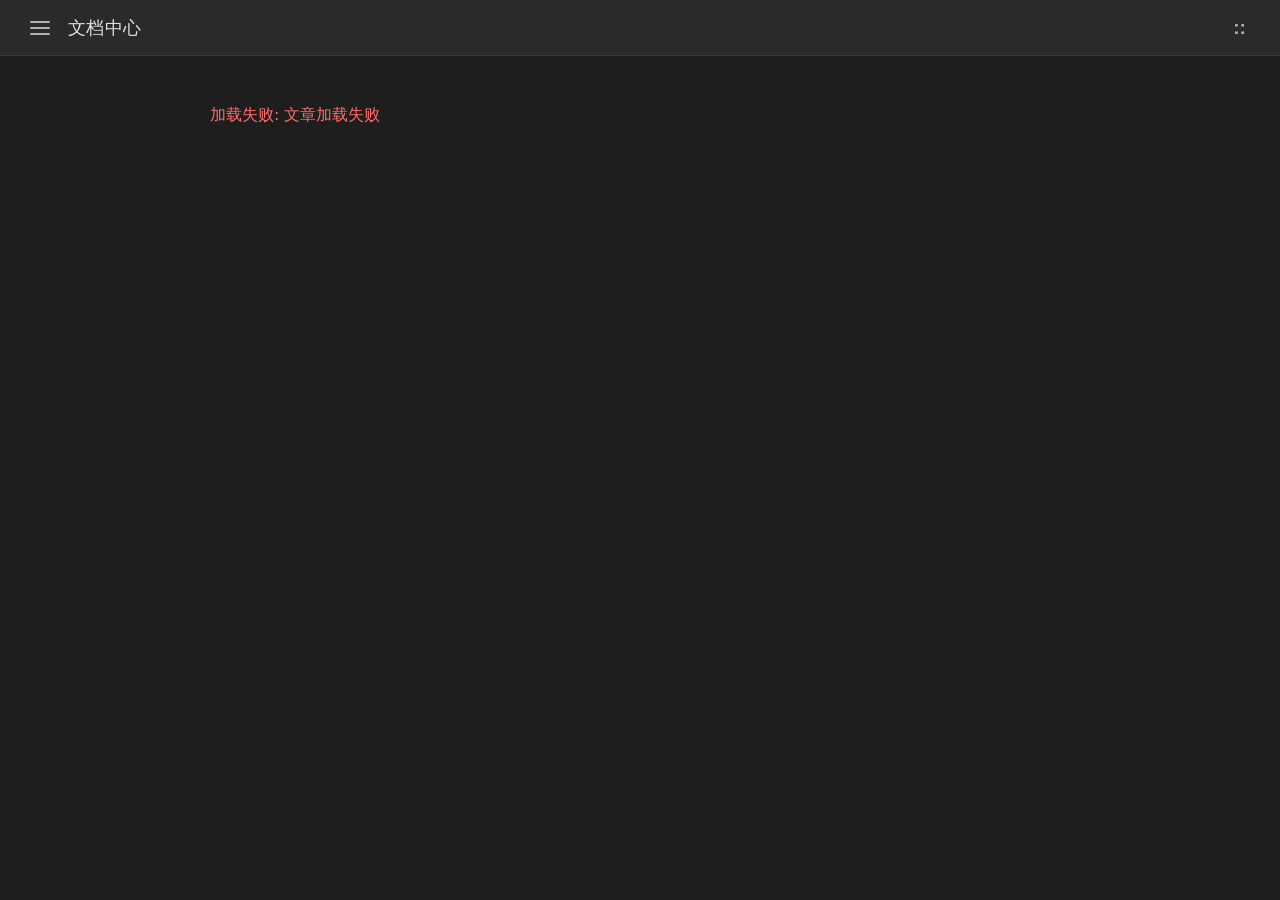
==== index.html @ c00541cd "feat:基础内容" ====
<!DOCTYPE html>
<html lang="zh-CN">
<head>
    <meta charset="UTF-8" />
    <meta name="viewport" content="width=device-width, initial-scale=1.0" />
    <title>文档中心</title>
    <link rel="stylesheet" href="assets/css/main.css" />
    <link rel="stylesheet" href="assets/css/article.css" />
</head>
<body>

    <!-- 顶栏 -->
    <header class="topbar">
        <div class="topbar-left">
            <button class="hamburger" id="hamburgerBtn" aria-label="打开目录">
                <svg viewBox="0 0 24 24" width="24" height="24">
                    <line x1="3" y1="6" x2="21" y2="6" stroke="currentColor" stroke-width="2" stroke-linecap="round"/>
                    <line x1="3" y1="12" x2="21" y2="12" stroke="currentColor" stroke-width="2" stroke-linecap="round"/>
                    <line x1="3" y1="18" x2="21" y2="18" stroke="currentColor" stroke-width="2" stroke-linecap="round"/>
                </svg>
            </button>
            <span class="topbar-brand">文档中心</span>
        </div>
        <div class="topbar-right">
            <button class="group-switcher" id="groupSwitcherBtn" aria-label="切换目录组">
                <span class="group-label">::</span>
            </button>
        </div>
    </header>

    <!-- 左侧悬浮面板 -->
    <aside class="drawer" id="drawer">
        <div class="drawer-header">
            <span class="drawer-title">目录</span>
            <button class="drawer-close" id="drawerCloseBtn" aria-label="关闭目录">
                <svg viewBox="0 0 24 24" width="20" height="20">
                    <line x1="6" y1="6" x2="18" y2="18" stroke="currentColor" stroke-width="2" stroke-linecap="round"/>
                    <line x1="18" y1="6" x2="6" y2="18" stroke="currentColor" stroke-width="2" stroke-linecap="round"/>
                </svg>
            </button>
        </div>
        <nav class="drawer-nav" id="drawerNav"></nav>
    </aside>

    <!-- 组切换菜单 -->
    <div class="group-menu" id="groupMenu">
        <ul id="groupMenuList"></ul>
    </div>

    <!-- 内容区 -->
    <main class="content" id="contentArea">
        <div class="content-placeholder">
            <p>请从左侧目录选择一篇文章</p>
        </div>
    </main>

    <!-- 遮罩层 -->
    <div class="overlay" id="overlay"></div>

    <!-- 加载脚本 -->
    <script src="assets/js/data.js"></script>
    <script src="assets/js/article.js"></script>
    <script src="assets/js/main.js"></script>
</body>
</html>
---- assets/css/main.css ----
* {
    margin: 0;
    padding: 0;
    box-sizing: border-box;
}

body {
    font-family: system-ui, -apple-system, 'Segoe UI', Roboto, sans-serif;
    background: #1e1e1e;
    color: #e8e8e8;
    display: flex;
    flex-direction: column;
    min-height: 100vh;
}

/* 顶栏 */
.topbar {
    background: #2a2a2a;
    padding: 0 1.5rem;
    height: 56px;
    display: flex;
    align-items: center;
    justify-content: space-between;
    border-bottom: 1px solid #3a3a3a;
    flex-shrink: 0;
    position: sticky;
    top: 0;
    z-index: 100;
}

.topbar-left {
    display: flex;
    align-items: center;
    gap: 0.75rem;
}

.hamburger {
    background: none;
    border: none;
    color: #b0b0b0;
    cursor: pointer;
    padding: 4px;
    display: flex;
    align-items: center;
    justify-content: center;
    border-radius: 6px;
    transition: background 0.15s;
}
.hamburger:hover {
    background: #3a3a3a;
}
.hamburger svg {
    display: block;
}

.topbar-brand {
    font-size: 1.1rem;
    font-weight: 500;
    color: #e0e0e0;
    letter-spacing: 0.3px;
}

.topbar-right {
    display: flex;
    align-items: center;
}

.group-switcher {
    background: none;
    border: none;
    color: #b0b0b0;
    cursor: pointer;
    font-size: 1.2rem;
    padding: 6px 10px;
    border-radius: 6px;
    transition: background 0.15s;
    font-weight: 600;
}
.group-switcher:hover {
    background: #3a3a3a;
}
.group-label {
    display: inline-block;
}

/* 左侧悬浮面板 */
.drawer {
    position: fixed;
    top: 0;
    left: -320px;
    width: 300px;
    height: 100vh;
    background: #252525;
    border-right: 1px solid #3a3a3a;
    transition: left 0.25s ease;
    z-index: 200;
    overflow-y: auto;
    padding: 1rem 0.5rem;
    box-shadow: 2px 0 12px rgba(0,0,0,0.5);
}
.drawer.open {
    left: 0;
}

.drawer-header {
    display: flex;
    justify-content: space-between;
    align-items: center;
    padding: 0 0.5rem 1rem 0.5rem;
    border-bottom: 1px solid #3a3a3a;
}
.drawer-title {
    font-size: 1.1rem;
    font-weight: 500;
    color: #d0d0d0;
}
.drawer-close {
    background: none;
    border: none;
    color: #b0b0b0;
    cursor: pointer;
    padding: 4px;
    border-radius: 6px;
    display: flex;
}
.drawer-close:hover {
    background: #3a3a3a;
}

.drawer-nav {
    padding-top: 0.75rem;
}
.drawer-nav ul {
    list-style: none;
    padding-left: 0;
}
.drawer-nav li {
    margin-bottom: 2px;
}
.drawer-nav .folder-icon,
.drawer-nav .file-icon {
    margin-right: 6px;
    display: inline-flex;
    align-items: center;
    vertical-align: middle;
}
.drawer-nav .folder-icon svg,
.drawer-nav .file-icon svg {
    width: 18px;
    height: 18px;
    fill: none;
    stroke: currentColor;
    stroke-width: 2;
    stroke-linecap: round;
    stroke-linejoin: round;
}

.drawer-nav ul.children {
    padding-left: 1.2rem;
}

/* 母分卷 */
.drawer-nav .volume > a {
    display: flex;
    align-items: center;
    padding: 8px 10px;          /* 统一内边距 */
    border-radius: 6px;
    font-weight: 700;
    font-size: 1.05rem;
    color: #f0f0f0;
    text-decoration: none;
    cursor: pointer;
    border-left: 3px solid transparent;
    transition: background 0.1s, border-color 0.1s;
}
.drawer-nav .volume > a:hover {
    background: #3a3a3a;
    border-left-color: #5b9aff;
}

/* 子分卷 */
.drawer-nav .subvolume > a {
    display: flex;
    align-items: center;
    padding: 8px 10px;
    border-radius: 6px;
    font-weight: 500;
    font-size: 0.95rem;
    color: #c0c0c0;
    text-decoration: none;
    cursor: pointer;
    transition: background 0.1s;
}
.drawer-nav .subvolume > a:hover {
    background: #333;
}

/* 文章 */
.drawer-nav .article > a {
    display: flex;
    align-items: center;
    padding: 8px 10px;
    border-radius: 6px;
    font-weight: 400;
    font-size: 0.9rem;
    color: #a8a8a8;
    text-decoration: none;
    cursor: pointer;
    transition: background 0.1s, color 0.1s;
}
.drawer-nav .article > a:hover {
    background: #2a2a2a;
}
.drawer-nav .article.active > a {
    color: #5b9aff;
    background: #2a3a5a;
}

/* 折叠控制 */
.drawer-nav ul.children {
    overflow: hidden;
    transition: max-height 0.25s ease;
    max-height: 2000px;
}
.drawer-nav ul.children.collapsed {
    max-height: 0;
    display: none;
}
.drawer-nav ul.children:not(.collapsed) {
    display: block;
}
.drawer-nav .toggle {
    cursor: pointer;
}

/* 组切换菜单 */
.group-menu {
    position: fixed;
    top: 56px;
    right: 1rem;
    background: #2a2a2a;
    border: 1px solid #3a3a3a;
    border-radius: 8px;
    padding: 0.5rem 0;
    min-width: 140px;
    box-shadow: 0 8px 20px rgba(0,0,0,0.6);
    display: none;
    z-index: 150;
}
.group-menu.open {
    display: block;
}
.group-menu ul {
    list-style: none;
    padding: 0;
    margin: 0;
}
.group-menu li {
    padding: 6px 20px;
    cursor: pointer;
    color: #c8c8c8;
    transition: background 0.1s;
    font-size: 0.95rem;
}
.group-menu li:hover {
    background: #3a3a3a;
    color: #fff;
}
.group-menu li.active-group {
    color: #5b9aff;
    font-weight: 500;
}

/* 内容区 */
.content {
    flex: 1;
    padding: 2rem;
    background: #1e1e1e;
    overflow-y: auto;
}
.content-placeholder {
    display: flex;
    justify-content: center;
    align-items: center;
    height: 100%;
    color: #6a6a6a;
    font-size: 1.1rem;
}

/* 遮罩层 */
.overlay {
    position: fixed;
    top: 0;
    left: 0;
    width: 100%;
    height: 100%;
    background: rgba(0,0,0,0.5);
    z-index: 150;
    display: none;
}
.overlay.active {
    display: block;
}

/* 移动端适配 */
@media (max-width: 640px) {
    .topbar {
        padding: 0 0.8rem;
        height: 48px;
    }
    .topbar-brand {
        font-size: 1rem;
    }
    .drawer {
        width: 260px;
        left: -280px;
    }
    .content {
        padding: 1rem;
    }
    .drawer-nav ul.children {
        padding-left: 0.8rem;
    }
    .drawer-nav .volume > a,
    .drawer-nav .subvolume > a,
    .drawer-nav .article > a {
        padding: 6px 8px;
        font-size: 0.95rem;
    }
    .drawer-nav .volume > a {
        font-size: 1rem;
    }
    .drawer-nav .subvolume > a {
        font-size: 0.9rem;
    }
    .drawer-nav .article > a {
        font-size: 0.85rem;
    }
}
---- assets/css/article.css ----
/* 文章页独立样式.*/
.article-page {
    max-width: 860px;
    margin: 0 auto;
    background: #1e1e1e;
    color: #e8e8e8;
    line-height: 1.7;
}

.article-page h1 {
    font-size: 2rem;
    margin-bottom: 0.5rem;
    color: #f0f0f0;
    border-bottom: 1px solid #3a3a3a;
    padding-bottom: 0.5rem;
}
.article-page h2 {
    font-size: 1.6rem;
    margin: 1.5rem 0 0.8rem 0;
    color: #e0e0e0;
}
.article-page h3 {
    font-size: 1.3rem;
    margin: 1.2rem 0 0.6rem 0;
    color: #d0d0d0;
}
.article-page p {
    margin: 0.8rem 0;
    color: #d0d0d0;
}
.article-page a {
    color: #5b9aff;
    text-decoration: none;
}
.article-page a:hover {
    text-decoration: underline;
}
.article-page ul, .article-page ol {
    margin: 0.8rem 0 0.8rem 1.8rem;
    color: #d0d0d0;
}
.article-page li {
    margin: 0.3rem 0;
}
.article-page blockquote {
    border-left: 4px solid #5b9aff;
    padding-left: 1rem;
    margin: 1rem 0;
    color: #b0b0b0;
    background: #2a2a2a;
    padding: 0.8rem 1rem;
    border-radius: 6px;
}
.article-page code {
    font-family: 'JetBrains Mono', 'Fira Code', monospace;
    background: #2d2d2d;
    padding: 0.2rem 0.4rem;
    border-radius: 4px;
    font-size: 0.9em;
    color: #e0b0ff;
}
.article-page pre {
    background: #282c34;
    padding: 1rem;
    border-radius: 8px;
    overflow-x: auto;
    margin: 1.2rem 0;
}
.article-page pre code {
    background: transparent;
    padding: 0;
    font-size: 0.9rem;
    color: #abb2bf;
}
.article-page img {
    max-width: 100%;
    border-radius: 6px;
    margin: 1rem 0;
}
.article-page hr {
    border: none;
    border-top: 1px solid #3a3a3a;
    margin: 2rem 0;
}
/* 代码高亮样式 */
.hljs-keyword {
    color: #c678dd;
    font-weight: bold;
}
.hljs-builtin {
    color: #e5c07b;
}
.hljs-literal {
    color: #d19a66;
}
.hljs-string {
    color: #98c379;
}
.hljs-number {
    color: #d19a66;
}
.hljs-comment {
    color: #5c6370;
    font-style: italic;
}
.hljs-tag {
    color: #e06c75;
}
.hljs-attr {
    color: #d19a66;
}
.hljs-property {
    color: #e06c75;
}
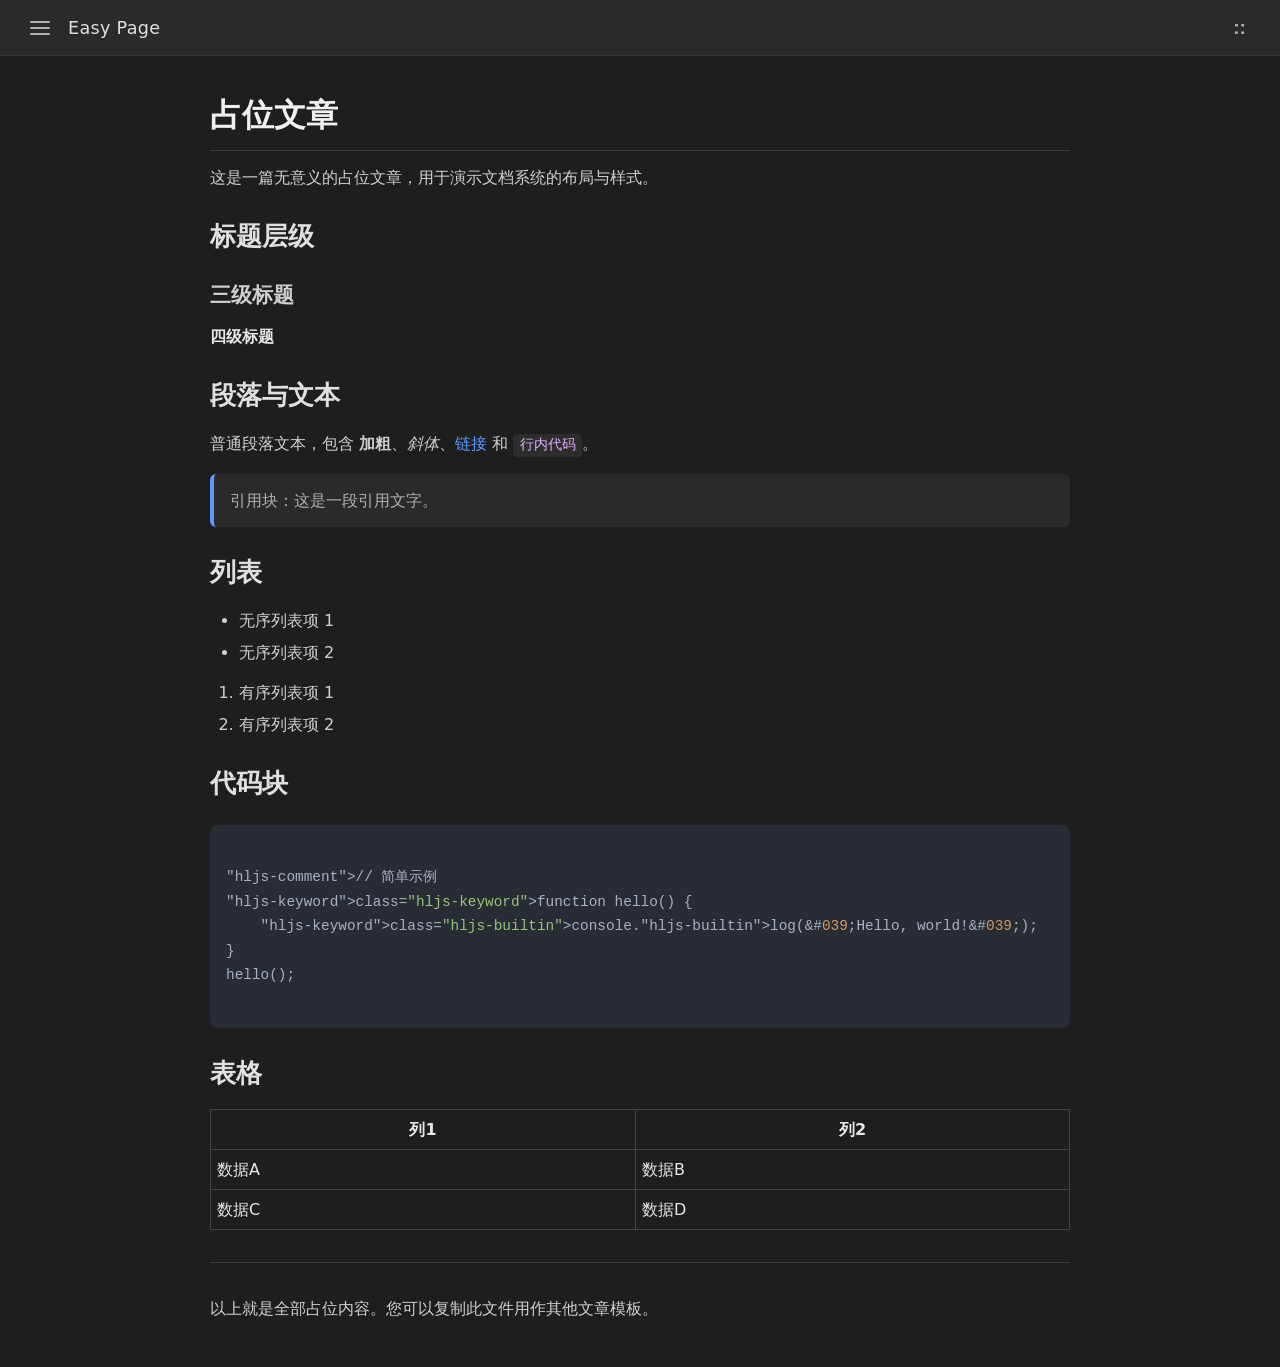
==== commit ac067282: "feat:添加占位页面。" ====
--- a/index.html
+++ b/index.html
@@ -3,7 +3,7 @@
 <head>
     <meta charset="UTF-8" />
     <meta name="viewport" content="width=device-width, initial-scale=1.0" />
-    <title>文档中心</title>
+    <title>Easy Page</title>
     <link rel="stylesheet" href="assets/css/main.css" />
     <link rel="stylesheet" href="assets/css/article.css" />
 </head>
@@ -19,7 +19,7 @@
                     <line x1="3" y1="18" x2="21" y2="18" stroke="currentColor" stroke-width="2" stroke-linecap="round"/>
                 </svg>
             </button>
-            <span class="topbar-brand">文档中心</span>
+            <span class="topbar-brand">Easy Page</span>
         </div>
         <div class="topbar-right">
             <button class="group-switcher" id="groupSwitcherBtn" aria-label="切换目录组">
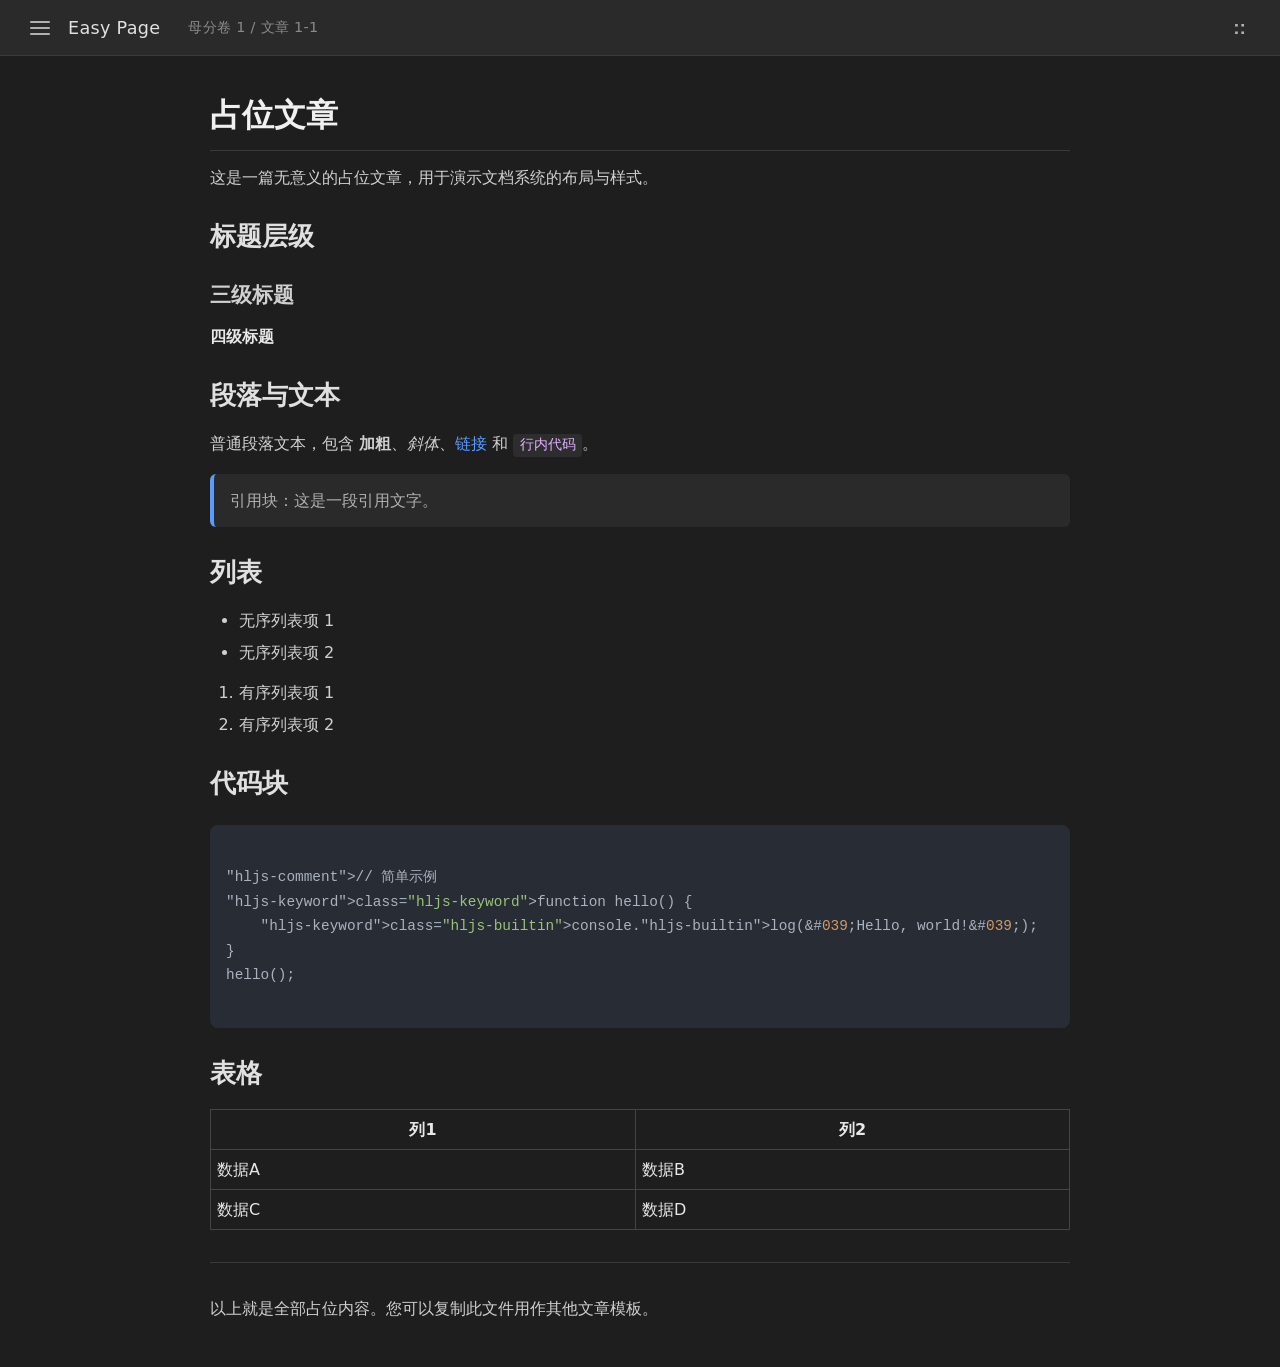
==== commit 3c720150: "feat:优化搜索，新增文章路径显示。" ====
--- a/index.html
+++ b/index.html
@@ -20,6 +20,8 @@
                 </svg>
             </button>
             <span class="topbar-brand">Easy Page</span>
+            <!-- === 新增：面包屑容器 === -->
+            <span class="breadcrumb" id="breadcrumb"></span>
         </div>
         <div class="topbar-right">
             <button class="group-switcher" id="groupSwitcherBtn" aria-label="切换目录组">
@@ -38,6 +40,11 @@
                     <line x1="18" y1="6" x2="6" y2="18" stroke="currentColor" stroke-width="2" stroke-linecap="round"/>
                 </svg>
             </button>
+        </div>
+        <!-- 搜索框 -->
+        <div class="drawer-search">
+            <input type="text" id="searchInput" placeholder="搜索文章..." />
+            <button id="searchClear" aria-label="清除搜索">✕</button>
         </div>
         <nav class="drawer-nav" id="drawerNav"></nav>
     </aside>
--- a/assets/css/main.css
+++ b/assets/css/main.css
@@ -159,6 +159,47 @@
     padding-left: 1.2rem;
 }
 
+/* 搜索框样式 */
+.drawer-search {
+    padding: 0.5rem 0.5rem 0.75rem 0.5rem;
+    border-bottom: 1px solid #3a3a3a;
+    display: flex;
+    align-items: center;
+    gap: 0.5rem;
+}
+.drawer-search input {
+    flex: 1;
+    background: #1e1e1e;
+    border: 1px solid #3a3a3a;
+    border-radius: 6px;
+    padding: 6px 10px;
+    color: #e8e8e8;
+    font-size: 0.9rem;
+    outline: none;
+    transition: border-color 0.2s;
+}
+.drawer-search input:focus {
+    border-color: #5b9aff;
+}
+.drawer-search input::placeholder {
+    color: #6a6a6a;
+}
+.drawer-search #searchClear {
+    background: none;
+    border: none;
+    color: #b0b0b0;
+    cursor: pointer;
+    font-size: 1.2rem;
+    padding: 0 4px;
+    display: none;
+}
+.drawer-search #searchClear.visible {
+    display: block;
+}
+.drawer-search #searchClear:hover {
+    color: #e8e8e8;
+}
+
 /* 母分卷 */
 .drawer-nav .volume > a {
     display: flex;
@@ -336,4 +377,27 @@
     .drawer-nav .article > a {
         font-size: 0.85rem;
     }
+}
+
+.drawer-nav .volume > ul.children > .article > a {
+    padding-left: 0.65rem; 
+}
+
+/* 面包屑样式 */
+.breadcrumb {
+    margin-left: 1rem;
+    font-size: 0.9rem;
+    color: #8a8a8a;
+    letter-spacing: 0.3px;
+    white-space: nowrap;
+    overflow: hidden;
+    text-overflow: ellipsis;
+    max-width: 400px;
+}
+@media (max-width: 640px) {
+    .breadcrumb {
+        max-width: 120px;
+        font-size: 0.8rem;
+        margin-left: 0.5rem;
+    }
 }
